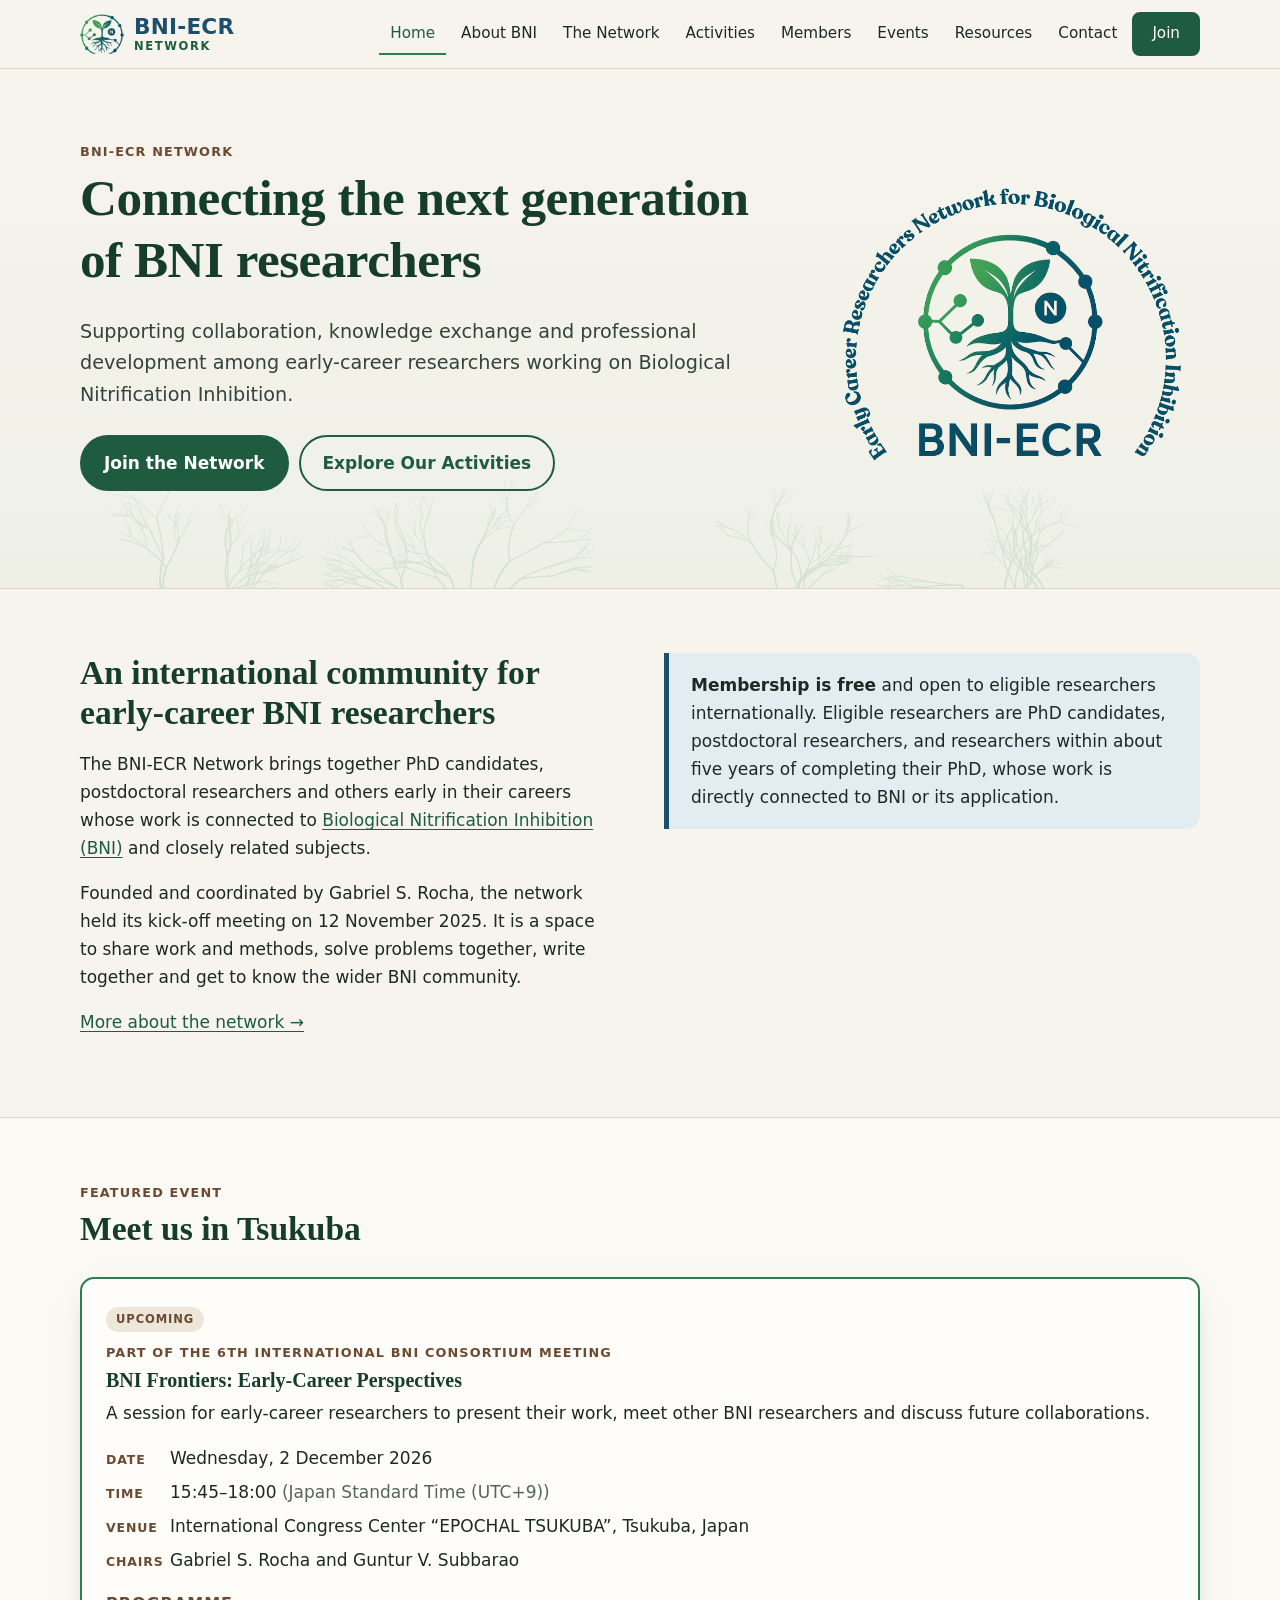
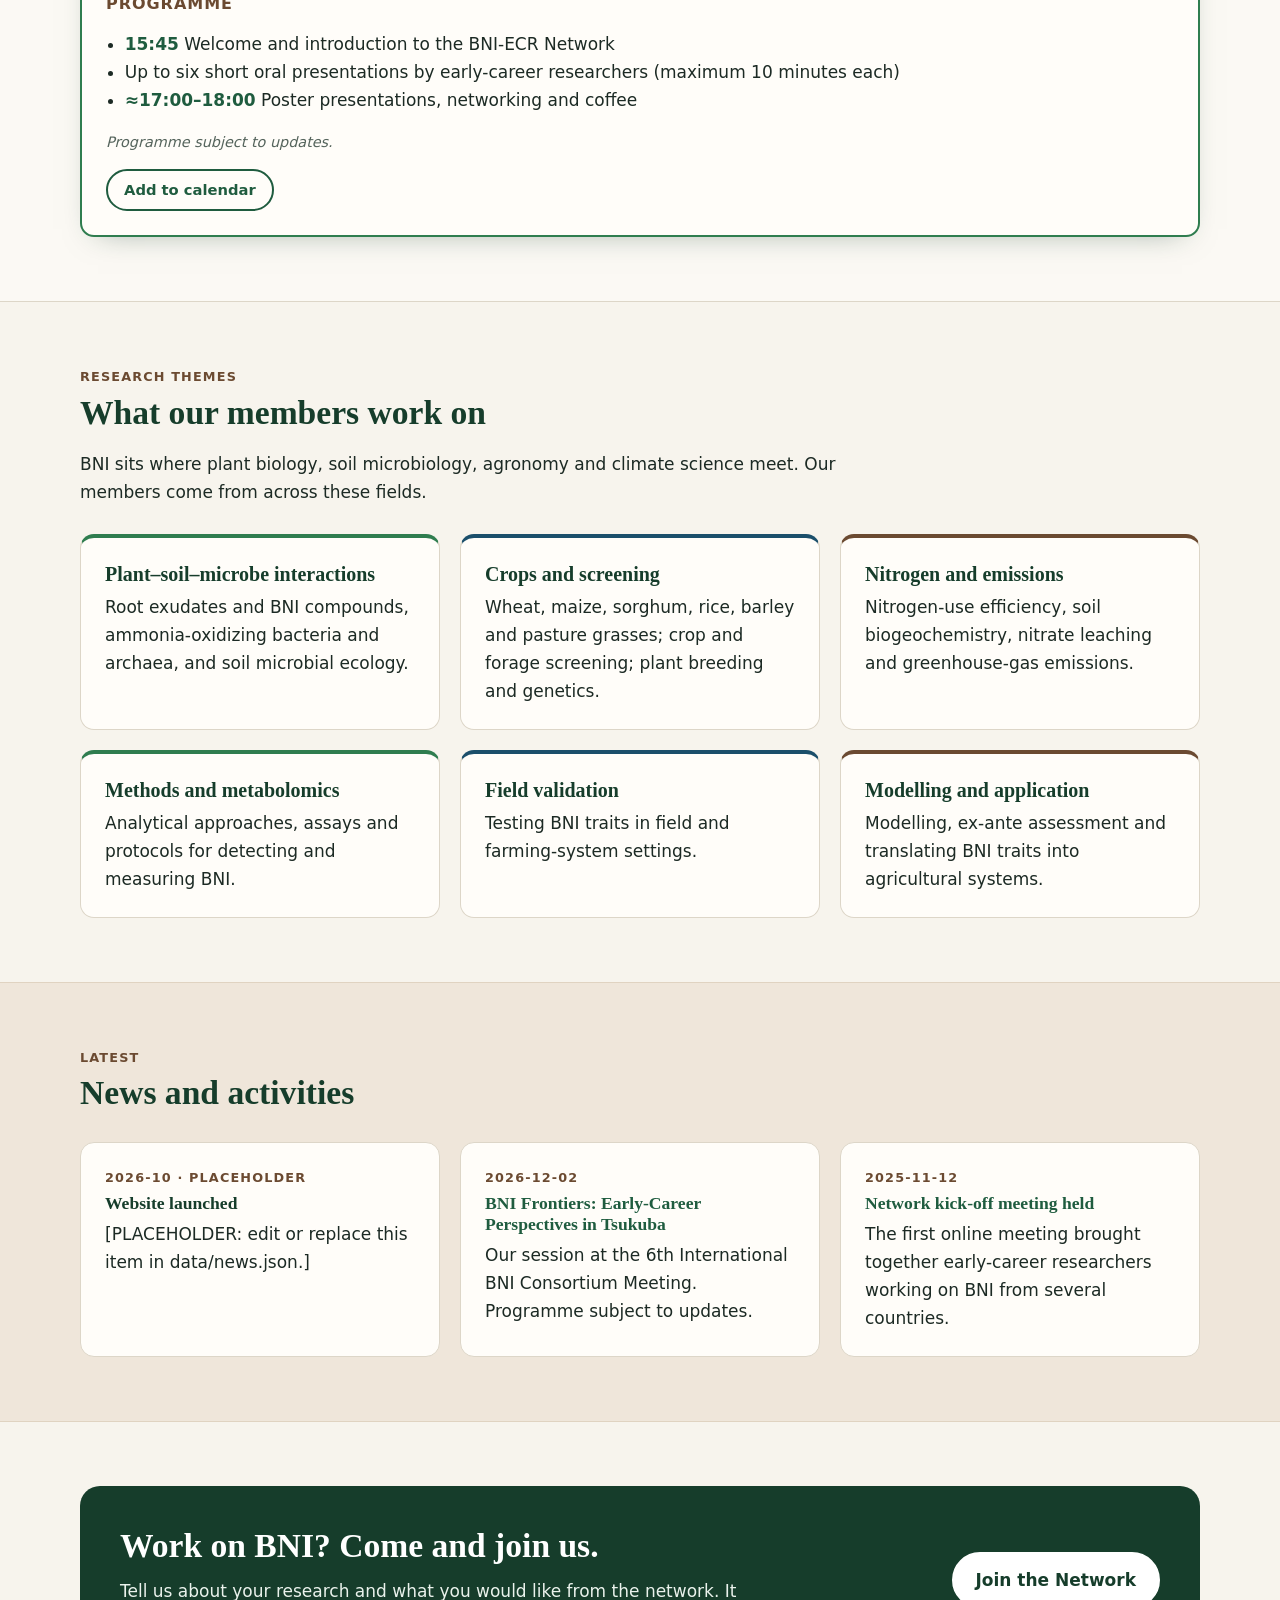
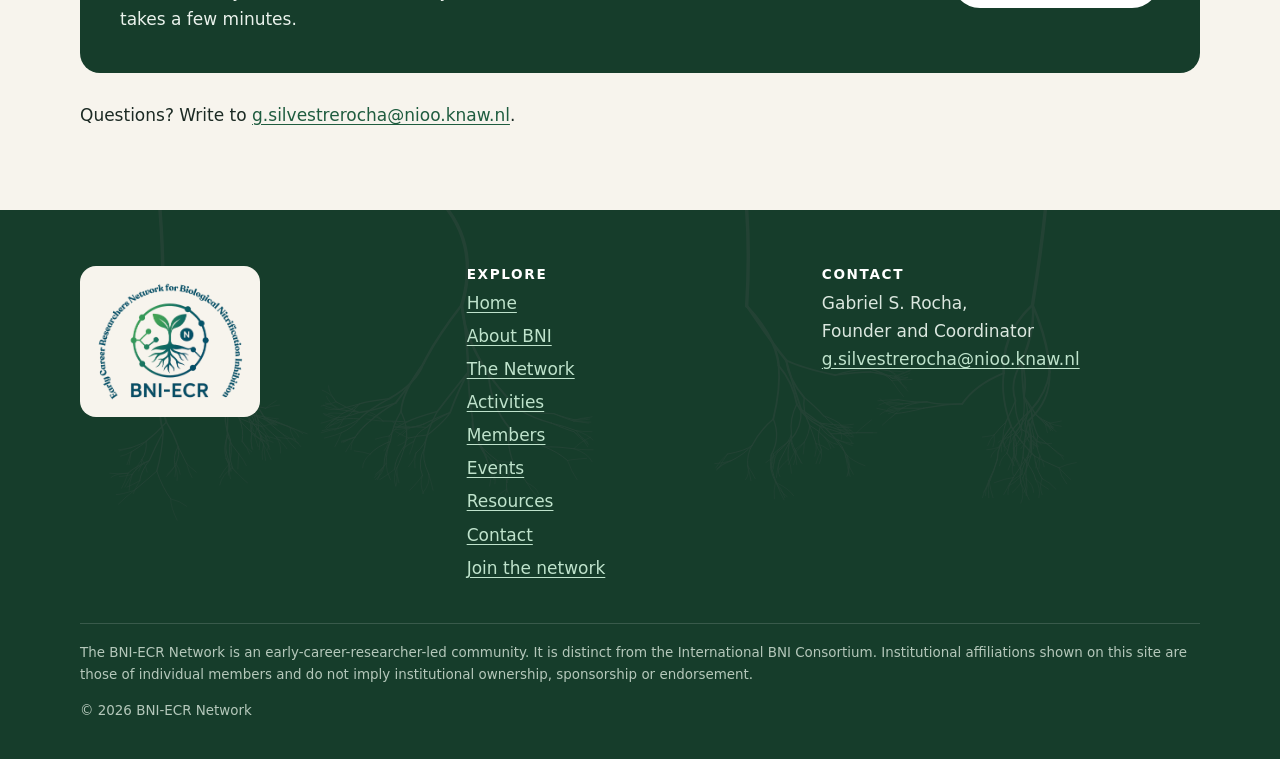
==== index.html @ f7129e0a "Add BNI-ECR Network website Static site (HTML/CSS/JS) with data-driven events, members, resources an" ====
<!doctype html>
<html lang="en">
<head>
<meta charset="utf-8">
<meta name="viewport" content="width=device-width, initial-scale=1">
<title>BNI-ECR Network</title>
<meta name="description" content="Connecting early-career researchers working on Biological Nitrification Inhibition: collaboration, knowledge exchange and professional development.">
<meta name="theme-color" content="#163d2b">
<meta property="og:title" content="BNI-ECR Network">
<meta property="og:description" content="Connecting early-career researchers working on Biological Nitrification Inhibition: collaboration, knowledge exchange and professional development.">
<meta property="og:type" content="website">
<meta property="og:image" content="assets/img/logo-arc.png">
<link rel="icon" href="assets/img/favicon.png">
<link rel="stylesheet" href="assets/css/style.css">
</head>
<body>
<a class="skip" href="#main">Skip to content</a>
<header id="site-header"></header>
<noscript><p class="load-error">This site uses a little JavaScript for its menu and listings. Contact: <a href="mailto:g.silvestrerocha@nioo.knaw.nl">g.silvestrerocha@nioo.knaw.nl</a></p></noscript>
<main id="main">

<section class="hero"><div class="wrap">
  <div>
    <p class="kicker">BNI-ECR Network</p>
    <h1>Connecting the next generation of BNI researchers</h1>
    <p class="lead">Supporting collaboration, knowledge exchange and professional development among early-career researchers working on Biological Nitrification Inhibition.</p>
    <p class="actions"><a class="btn" href="join.html">Join the Network</a><a class="btn btn-ghost" href="activities.html">Explore Our Activities</a></p>
  </div>
  <img class="hero-logo" src="assets/img/logo-arc.png" alt="BNI-ECR logo: a seedling with roots inside a ring of connected nodes, with an N for nitrogen" width="360">
</div></section>

<section class="block"><div class="wrap two-col">
  <div class="prose">
    <h2>An international community for early-career BNI researchers</h2>
    <p>The BNI-ECR Network brings together PhD candidates, postdoctoral researchers and others early in their careers whose work is connected to <a href="about-bni.html">Biological Nitrification Inhibition (BNI)</a> and closely related subjects.</p>
    <p>Founded and coordinated by Gabriel S. Rocha, the network held its kick-off meeting on 12 November 2025. It is a space to share work and methods, solve problems together, write together and get to know the wider BNI community.</p>
    <p><a href="about-network.html">More about the network →</a></p>
  </div>
  <div class="callout"><p><strong>Membership is free</strong> and open to eligible researchers internationally. Eligible researchers are PhD candidates, postdoctoral researchers, and researchers within about five years of completing their PhD, whose work is directly connected to BNI or its application.</p></div>
</div></section>

<section class="block alt"><div class="wrap">
  <div class="section-head"><p class="kicker">Featured event</p><h2>Meet us in Tsukuba</h2></div>
  <div data-events="featured"></div>
</div></section>

<section class="block"><div class="wrap">
  <div class="section-head"><p class="kicker">Research themes</p><h2>What our members work on</h2><p>BNI sits where plant biology, soil microbiology, agronomy and climate science meet. Our members come from across these fields.</p></div>
  <div class="grid g3">
    <div class="card theme-card"><h3>Plant–soil–microbe interactions</h3><p>Root exudates and BNI compounds, ammonia-oxidizing bacteria and archaea, and soil microbial ecology.</p></div>
    <div class="card theme-card"><h3>Crops and screening</h3><p>Wheat, maize, sorghum, rice, barley and pasture grasses; crop and forage screening; plant breeding and genetics.</p></div>
    <div class="card theme-card"><h3>Nitrogen and emissions</h3><p>Nitrogen-use efficiency, soil biogeochemistry, nitrate leaching and greenhouse-gas emissions.</p></div>
    <div class="card theme-card"><h3>Methods and metabolomics</h3><p>Analytical approaches, assays and protocols for detecting and measuring BNI.</p></div>
    <div class="card theme-card"><h3>Field validation</h3><p>Testing BNI traits in field and farming-system settings.</p></div>
    <div class="card theme-card"><h3>Modelling and application</h3><p>Modelling, ex-ante assessment and translating BNI traits into agricultural systems.</p></div>
  </div>
</div></section>

<section class="block soil"><div class="wrap">
  <div class="section-head"><p class="kicker">Latest</p><h2>News and activities</h2></div>
  <div class="grid g3" data-news="3"></div>
</div></section>

<section class="block"><div class="wrap">
  <div class="cta-band">
    <div><h2>Work on BNI? Come and join us.</h2><p>Tell us about your research and what you would like from the network. It takes a few minutes.</p></div>
    <a class="btn" href="join.html">Join the Network</a>
  </div>
  <p style="margin-top:28px">Questions? Write to <a data-email></a>.</p>
</div></section>

</main>
<footer id="site-footer"></footer>
<script src="assets/js/site.js" defer></script>
</body>
</html>
---- assets/css/style.css ----
:root {
  --green-900: #163d2b;
  --green-700: #1f5c3f;
  --green-500: #2f7d4f;
  --blue-700: #1b4f6b;
  --blue-100: #e3edf1;
  --soil-700: #6b4a31;
  --soil-100: #efe6da;
  --paper: #f7f4ed;
  --card: #fffdf9;
  --ink: #1c2a24;
  --muted: #55645c;
  --line: #ddd6c8;
  --serif: "Iowan Old Style", "Palatino Linotype", Palatino, "Book Antiqua", Georgia, serif;
  --sans: system-ui, -apple-system, "Segoe UI", Roboto, "Helvetica Neue", Arial, sans-serif;
  --radius: 14px;
  --max: 1120px;
}
*, *::before, *::after { box-sizing: border-box; }
html { scroll-behavior: smooth; }
body { margin: 0; background: var(--paper); color: var(--ink); font: 17px/1.65 var(--sans); -webkit-font-smoothing: antialiased; }
img { max-width: 100%; height: auto; }
a { color: var(--green-700); text-underline-offset: 3px; }
a:hover { color: var(--blue-700); }
:focus-visible { outline: 3px solid var(--blue-700); outline-offset: 2px; border-radius: 4px; }
.sr { position: absolute; width: 1px; height: 1px; overflow: hidden; clip: rect(0 0 0 0); white-space: nowrap; }
.skip { position: absolute; left: -999px; top: 8px; background: var(--green-900); color: #fff; padding: 8px 14px; z-index: 100; border-radius: 6px; }
.skip:focus { left: 8px; }
.wrap { width: min(100% - 32px, var(--max)); margin-inline: auto; }
.muted { color: var(--muted); }
.small { font-size: .9rem; }

h1, h2, h3, h4 { font-family: var(--serif); line-height: 1.2; color: var(--green-900); margin: 0 0 .5em; font-weight: 700; }
h1 { font-size: clamp(2rem, 4.5vw, 3.2rem); letter-spacing: -.01em; }
h2 { font-size: clamp(1.5rem, 3vw, 2.1rem); }
h3 { font-size: 1.25rem; }
h4 { font-size: 1rem; font-family: var(--sans); text-transform: uppercase; letter-spacing: .06em; color: var(--soil-700); margin-top: 1.2em; }
p { margin: 0 0 1em; }
.kicker { font-size: .8rem; text-transform: uppercase; letter-spacing: .09em; color: var(--soil-700); font-weight: 600; margin-bottom: .4em; }

/* Header */
.site-header { position: sticky; top: 0; z-index: 50; background: rgba(247, 244, 237, .94); backdrop-filter: blur(8px); border-bottom: 1px solid var(--line); }
.bar { display: flex; align-items: center; justify-content: space-between; gap: 16px; min-height: 68px; }
.brand { display: flex; align-items: center; gap: 10px; text-decoration: none; color: var(--blue-700); font: 700 1.35rem/1 var(--sans); letter-spacing: .01em; }
.brand small { display: block; font-size: .72rem; font-weight: 600; letter-spacing: .14em; text-transform: uppercase; color: var(--green-700); margin-top: 3px; }
#primary-nav ul { display: flex; align-items: center; gap: 4px; list-style: none; margin: 0; padding: 0; }
#primary-nav a { display: block; padding: 8px 11px; border-radius: 8px; text-decoration: none; color: var(--ink); font-size: .95rem; font-weight: 500; }
#primary-nav a:hover { background: var(--soil-100); }
#primary-nav a[aria-current="page"]:not(.btn) { color: var(--green-700); box-shadow: inset 0 -2px 0 var(--green-500); border-radius: 0; }
.nav-toggle { display: none; background: none; border: 1px solid var(--line); border-radius: 8px; padding: 6px 8px; color: var(--ink); cursor: pointer; }

/* Buttons */
.btn { display: inline-block; background: var(--green-700); color: #fff !important; padding: 12px 22px; border-radius: 999px; font-weight: 600; text-decoration: none; border: 2px solid var(--green-700); transition: background .2s, transform .2s; }
.btn:hover { background: var(--green-900); border-color: var(--green-900); transform: translateY(-1px); }
.btn-ghost { background: transparent; color: var(--green-700) !important; }
.btn-ghost:hover { background: var(--green-700); color: #fff !important; }
.btn-small { padding: 7px 16px; font-size: .92rem; }
#primary-nav a.btn { color: #fff; padding: 7px 18px; }
#primary-nav a.btn:hover { background: var(--green-900); }
.actions { display: flex; flex-wrap: wrap; gap: 10px; align-items: center; }

/* Hero */
.hero { position: relative; overflow: hidden; background: linear-gradient(180deg, var(--paper) 0%, #eef0e6 100%); border-bottom: 1px solid var(--line); }
.hero::before { content: ""; position: absolute; inset: auto 0 0 0; height: 70%; background: url(../img/roots.svg) center bottom / cover no-repeat; opacity: .13; transform: scaleY(-1); transform-origin: center; pointer-events: none; }
.hero .wrap { position: relative; display: grid; grid-template-columns: 1.3fr .7fr; gap: 40px; align-items: center; padding: 72px 0 80px; }
.hero p.lead { font-size: 1.2rem; max-width: 36em; color: #33433a; }
.hero img.hero-logo { width: min(100%, 360px); justify-self: center; }
.hero .actions { margin-top: 1.4em; }
.page-head { position: relative; overflow: hidden; padding: 56px 0 40px; border-bottom: 1px solid var(--line); background: linear-gradient(180deg, var(--paper), #f0efe5); }
.page-head::after { content: ""; position: absolute; right: -40px; top: -20px; width: 520px; height: 220px; background: url(../img/roots.svg) center top / contain no-repeat; opacity: .12; pointer-events: none; }
.page-head .wrap { position: relative; z-index: 1; }
.page-head p { max-width: 42em; font-size: 1.1rem; color: #33433a; margin-bottom: 0; }

/* Sections */
section.block { padding: 64px 0; }
section.block.alt { background: #fbf9f4; border-block: 1px solid var(--line); }
section.block.tint { background: var(--blue-100); border-block: 1px solid #cfdde4; }
section.block.soil { background: var(--soil-100); border-block: 1px solid #e0d3c1; }
.section-head { max-width: 46em; margin-bottom: 28px; }
.grid { display: grid; gap: 20px; }
.g2 { grid-template-columns: repeat(2, 1fr); }
.g3 { grid-template-columns: repeat(3, 1fr); }
.g4 { grid-template-columns: repeat(4, 1fr); }
.two-col { display: grid; grid-template-columns: 1fr 1fr; gap: 48px; align-items: start; }
.prose { max-width: 46em; }
.prose ul, .prose ol { padding-left: 1.2em; }
.prose li { margin-bottom: .4em; }

/* Cards */
.card { background: var(--card); border: 1px solid var(--line); border-radius: var(--radius); padding: 24px; }
.card h3 { margin-bottom: .35em; }
.card p:last-child { margin-bottom: 0; }
.theme-card { border-top: 4px solid var(--green-500); }
.theme-card:nth-child(3n+2) { border-top-color: var(--blue-700); }
.theme-card:nth-child(3n) { border-top-color: var(--soil-700); }
.num { font: 700 2rem/1 var(--serif); color: var(--green-500); display: block; margin-bottom: .3em; }
.cta-band { background: var(--green-900); color: #eaf2ec; border-radius: 20px; padding: 40px; display: grid; grid-template-columns: 1.4fr auto; gap: 24px; align-items: center; position: relative; overflow: hidden; }
.cta-band h2 { color: #fff; margin-bottom: .3em; }
.cta-band p { margin: 0; max-width: 38em; }
.cta-band .btn { background: #fff; color: var(--green-900) !important; border-color: #fff; }
.cta-band .btn:hover { background: var(--soil-100); border-color: var(--soil-100); }
.callout { border-left: 5px solid var(--blue-700); background: var(--blue-100); padding: 18px 22px; border-radius: 0 var(--radius) var(--radius) 0; }
.callout p:last-child { margin: 0; }

/* Events */
.event .tag, .tag { display: inline-block; font-size: .72rem; font-weight: 700; letter-spacing: .08em; text-transform: uppercase; padding: 3px 10px; border-radius: 999px; background: var(--soil-100); color: var(--soil-700); margin-bottom: 10px; }
.tag-live { background: #dcefe2; color: var(--green-700); }
.tag-ph { background: #fff1cf; color: #6d5200; }
.event-featured { border: 2px solid var(--green-500); box-shadow: 0 10px 30px -18px rgba(22, 61, 43, .5); }
.event .meta { list-style: none; margin: 1em 0; padding: 0; display: grid; gap: 6px; }
.event .meta li span { display: inline-block; min-width: 64px; font-size: .78rem; text-transform: uppercase; letter-spacing: .07em; color: var(--soil-700); font-weight: 600; }
.event .meta em { color: var(--muted); font-style: normal; }
.prog { padding-left: 1.1em; }
.prog b { color: var(--green-700); }
.note { font-size: .9rem; color: var(--muted); font-style: italic; }
#event-list { display: grid; gap: 20px; }

/* Members */
.member { display: grid; gap: 14px; align-content: start; }
.member[hidden] { display: none; }
.member .avatar { width: 64px; height: 64px; border-radius: 50%; overflow: hidden; background: linear-gradient(135deg, var(--green-500), var(--blue-700)); display: grid; place-items: center; }
.member .avatar img { width: 100%; height: 100%; object-fit: cover; }
.avatar-fallback { color: #fff; font: 700 1.3rem var(--serif); }
.member .role { color: var(--green-700); font-weight: 600; margin: 0; }
.member .inst { color: var(--muted); margin: 0; font-size: .95rem; }
.member dl { margin: 0; font-size: .95rem; }
.member dt { font-size: .74rem; text-transform: uppercase; letter-spacing: .08em; color: var(--soil-700); font-weight: 600; margin-top: .6em; }
.member dd { margin: 0; }
.member.is-placeholder { border-style: dashed; background: transparent; color: var(--muted); }
.member.is-placeholder .avatar { background: var(--line); }
.chips { list-style: none; display: flex; flex-wrap: wrap; gap: 6px; padding: 0; margin: 0; }
.chips li { background: var(--blue-100); color: var(--blue-700); font-size: .8rem; padding: 3px 10px; border-radius: 999px; }
.search { width: 100%; max-width: 420px; padding: 11px 16px; border: 1px solid #b9b19f; border-radius: 999px; font: inherit; background: #fff; margin-bottom: 24px; }

/* Resources, news */
.resource .empty { color: var(--muted); font-size: .92rem; border-top: 1px dashed var(--line); padding-top: .8em; margin-top: 1em; }
.resource ul { padding-left: 1.1em; }
.news h3 { font-size: 1.1rem; }
.news a { text-decoration: none; }

/* Timeline */
.timeline { list-style: none; margin: 0; padding: 0 0 0 22px; border-left: 3px solid var(--green-500); }
.timeline li { position: relative; padding: 0 0 26px 18px; }
.timeline li::before { content: ""; position: absolute; left: -33px; top: 6px; width: 15px; height: 15px; border-radius: 50%; background: var(--paper); border: 3px solid var(--blue-700); }
.timeline b { display: block; font-family: var(--serif); color: var(--green-900); }

/* Diagram */
.diagram { background: var(--card); border: 1px solid var(--line); border-radius: var(--radius); padding: 16px; }
.diagram svg { width: 100%; height: auto; display: block; }
.diagram figcaption { font-size: .9rem; color: var(--muted); padding: 10px 6px 0; }

/* Join */
.form-fields { columns: 2; column-gap: 32px; padding-left: 1.2em; }
.form-fields li { break-inside: avoid; margin-bottom: .4em; }
[data-join-embed] iframe { border: 1px solid var(--line); border-radius: var(--radius); background: #fff; }

/* Footer */
.site-footer { background: var(--green-900); color: #dbe7df; padding: 56px 0 24px; margin-top: 0; position: relative; overflow: hidden; }
.site-footer::before { content: ""; position: absolute; inset: 0; background: url(../img/roots.svg) center top / cover; opacity: .07; filter: invert(1); pointer-events: none; }
.site-footer a { color: #bfe3cc; }
.site-footer h2 { color: #fff; font: 700 .85rem var(--sans); letter-spacing: .12em; text-transform: uppercase; }
.site-footer ul { list-style: none; padding: 0; margin: 0; }
.site-footer li { margin-bottom: .3em; }
.foot-grid { position: relative; display: grid; grid-template-columns: 1.1fr 1fr 1.2fr; gap: 40px; }
.foot-logo { background: #f7f4ed; border-radius: 16px; padding: 14px; }
.fine { position: relative; border-top: 1px solid rgba(255, 255, 255, .15); margin-top: 36px; padding-top: 18px; font-size: .84rem; color: #b5c8bb; }
.load-error { background: #fff1cf; color: #5c4600; margin: 0; padding: 10px 16px; text-align: center; font-size: .9rem; }

/* Responsive */
@media (max-width: 900px) {
  .g3, .g4 { grid-template-columns: repeat(2, 1fr); }
  .two-col, .hero .wrap, .cta-band, .foot-grid { grid-template-columns: 1fr; }
  .hero .wrap { padding: 44px 0 56px; }
  .hero img.hero-logo { order: -1; width: 220px; justify-self: start; }
  .nav-toggle { display: block; }
  #primary-nav { display: none; position: absolute; left: 0; right: 0; top: 100%; background: var(--paper); border-bottom: 1px solid var(--line); padding: 8px 16px 16px; }
  #primary-nav.open { display: block; }
  #primary-nav ul { flex-direction: column; align-items: stretch; }
  #primary-nav a { padding: 12px 10px; }
  #primary-nav a.btn { text-align: center; margin-top: 6px; }
  .site-header .bar { position: relative; }
}
@media (max-width: 600px) {
  body { font-size: 16px; }
  .g2, .g3, .g4 { grid-template-columns: 1fr; }
  .form-fields { columns: 1; }
  section.block { padding: 44px 0; }
  .cta-band { padding: 28px 22px; }
}
@media (prefers-reduced-motion: no-preference) {
  .card { transition: transform .25s ease, box-shadow .25s ease; }
  .card:hover { transform: translateY(-2px); box-shadow: 0 12px 28px -20px rgba(22, 61, 43, .55); }
}
@media (prefers-reduced-motion: reduce) { html { scroll-behavior: auto; } * { transition: none !important; } }
@media print { .site-header, .site-footer, .nav-toggle { display: none; } body { background: #fff; } }
.diagram { overflow-x: auto; }
.diagram svg { min-width: 620px; }
.two-col > *, .grid > * { min-width: 0; }
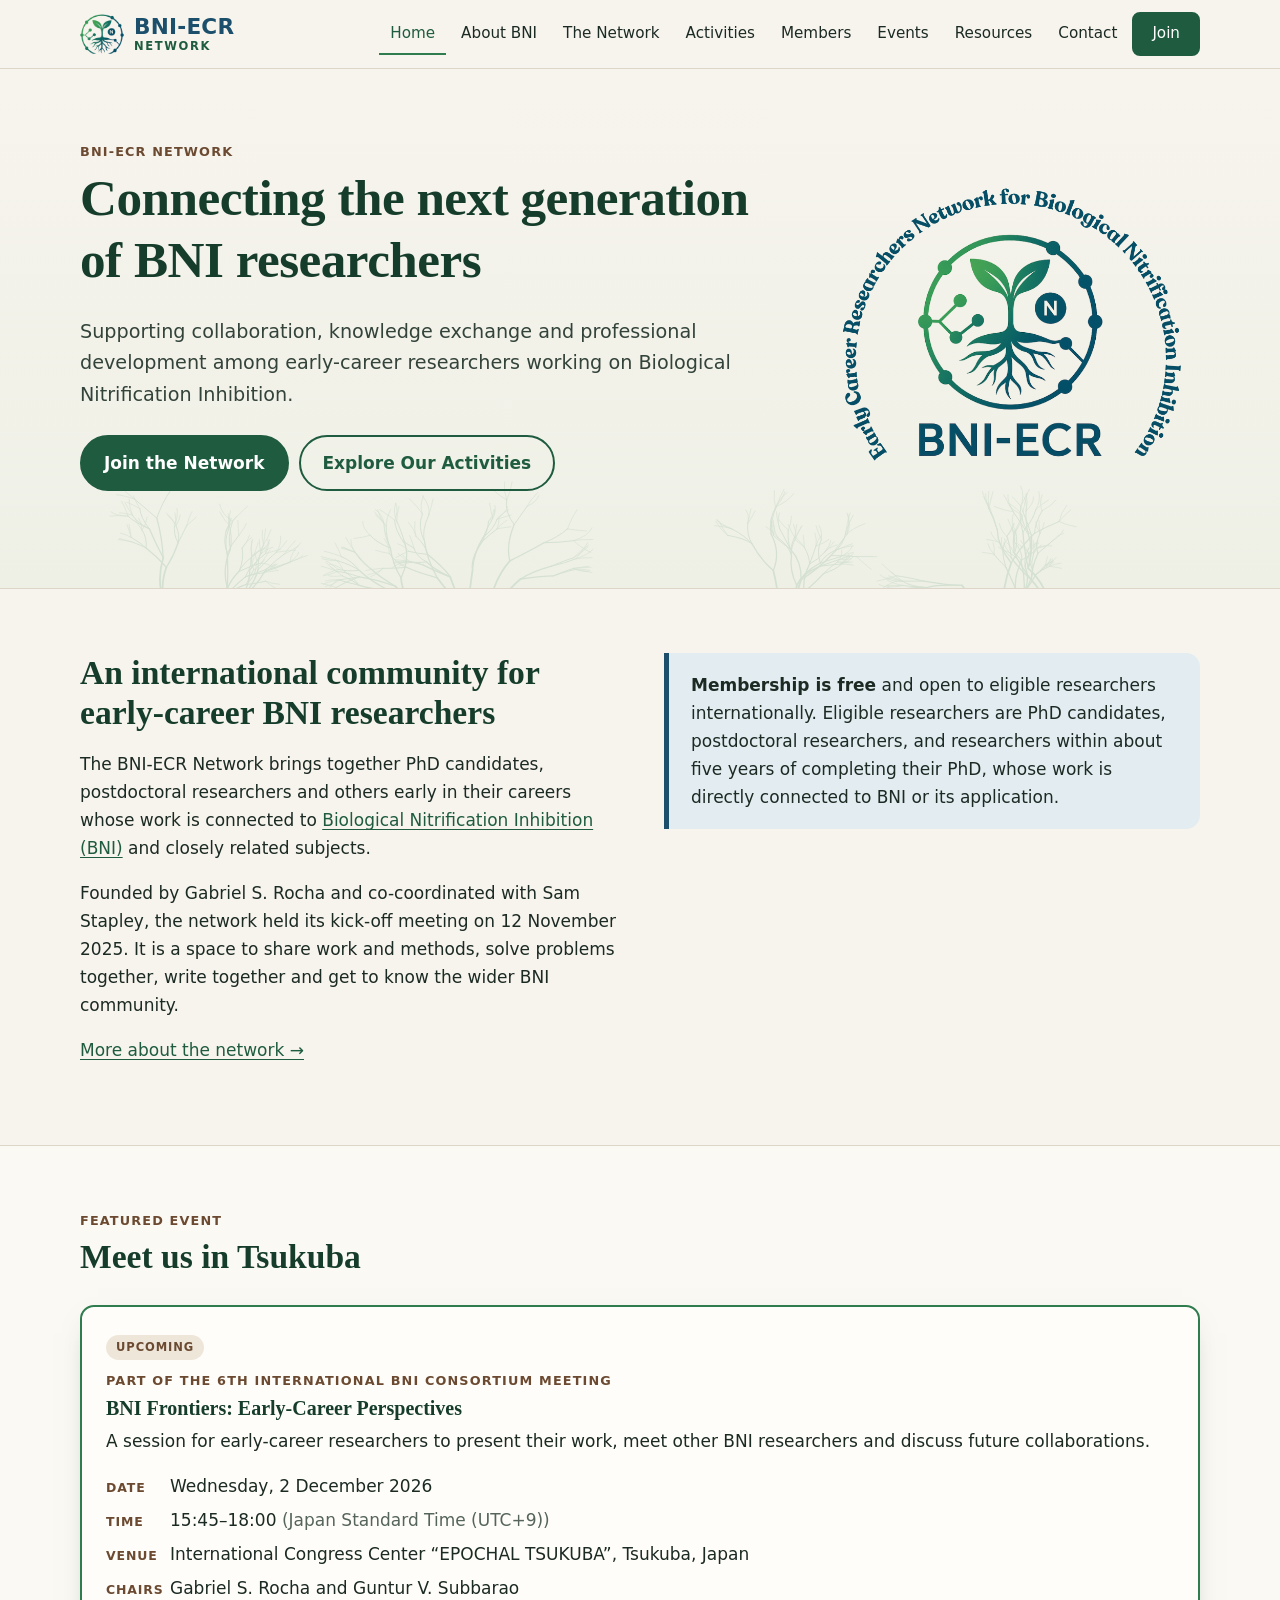
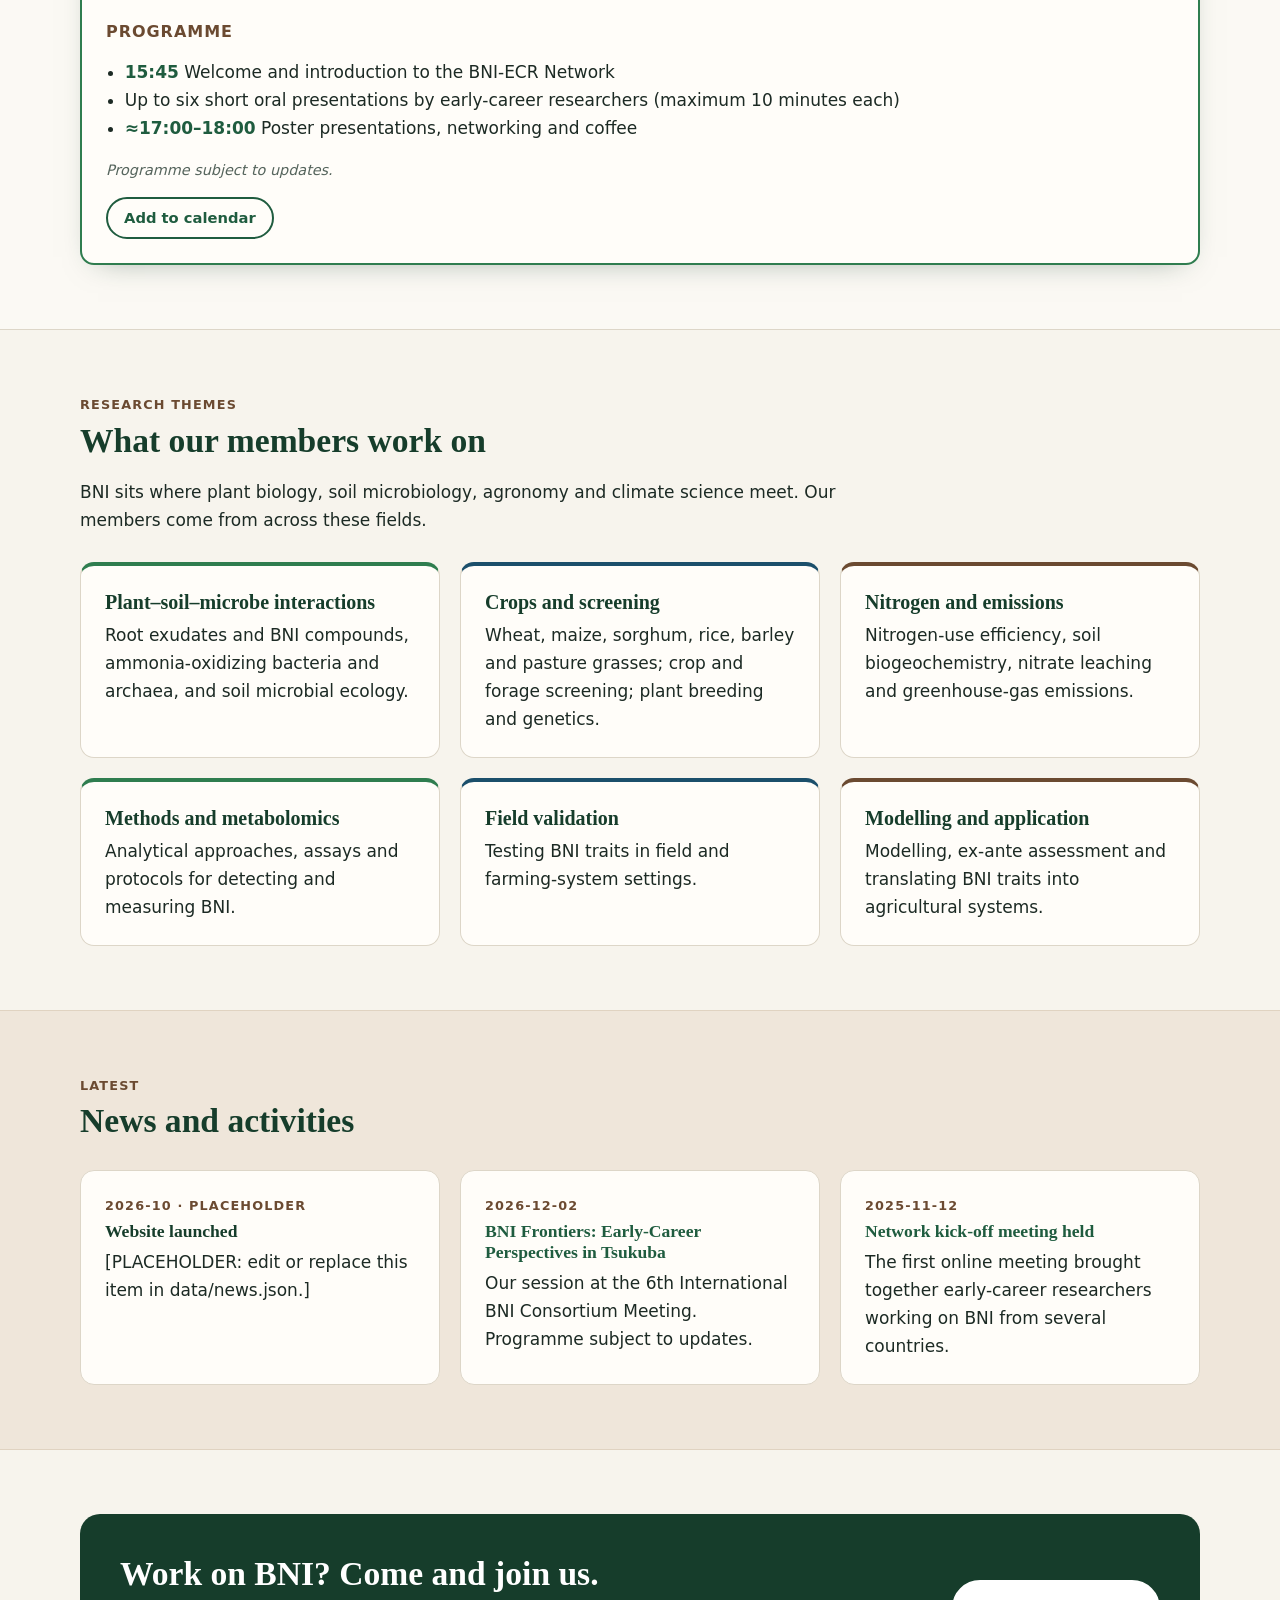
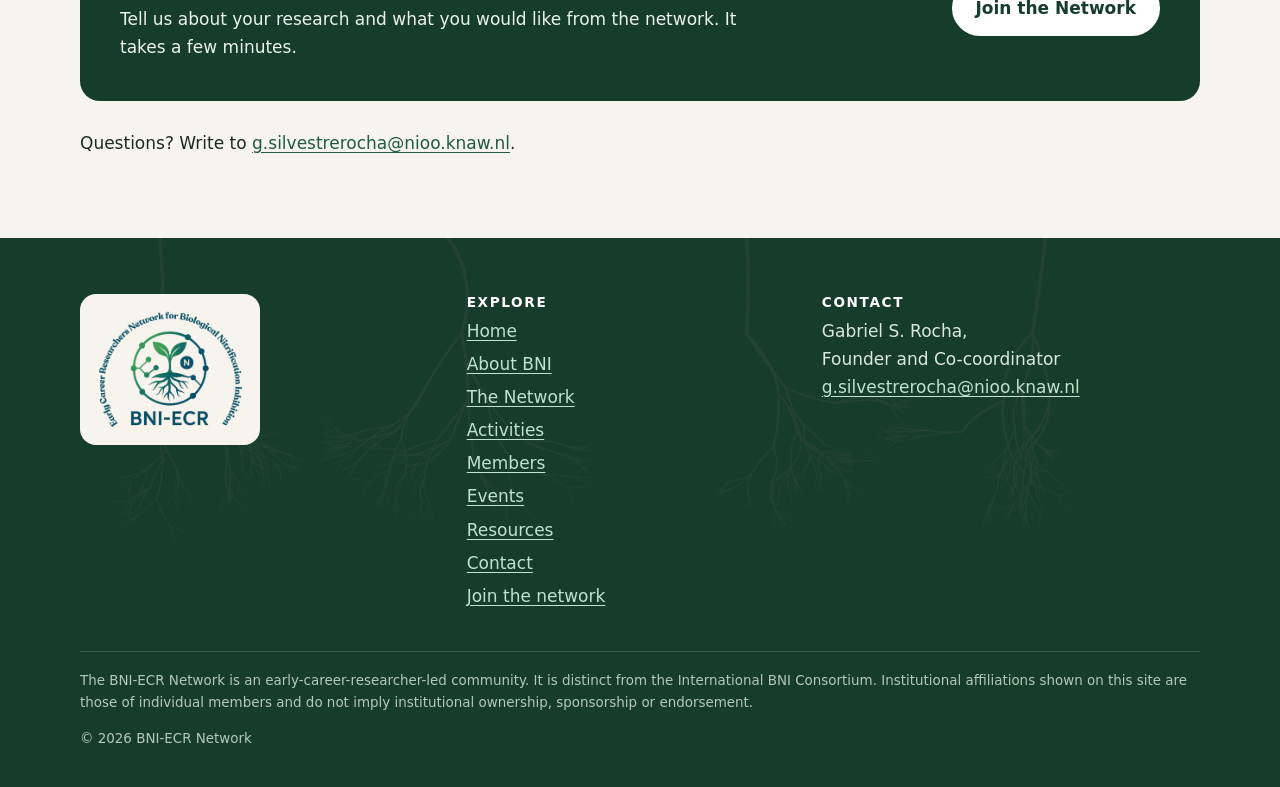
==== commit 35e13f80: "Add Sam Stapley as co-coordinator; update coordinator wording Co-Authored-By: Claude Sonnet 5.5 <nor" ====
--- a/index.html
+++ b/index.html
@@ -33,7 +33,7 @@
   <div class="prose">
     <h2>An international community for early-career BNI researchers</h2>
     <p>The BNI-ECR Network brings together PhD candidates, postdoctoral researchers and others early in their careers whose work is connected to <a href="about-bni.html">Biological Nitrification Inhibition (BNI)</a> and closely related subjects.</p>
-    <p>Founded and coordinated by Gabriel S. Rocha, the network held its kick-off meeting on 12 November 2025. It is a space to share work and methods, solve problems together, write together and get to know the wider BNI community.</p>
+    <p>Founded by Gabriel S. Rocha and co-coordinated with Sam Stapley, the network held its kick-off meeting on 12 November 2025. It is a space to share work and methods, solve problems together, write together and get to know the wider BNI community.</p>
     <p><a href="about-network.html">More about the network →</a></p>
   </div>
   <div class="callout"><p><strong>Membership is free</strong> and open to eligible researchers internationally. Eligible researchers are PhD candidates, postdoctoral researchers, and researchers within about five years of completing their PhD, whose work is directly connected to BNI or its application.</p></div>
--- a/assets/css/style.css
+++ b/assets/css/style.css
@@ -196,3 +196,4 @@
 .diagram { overflow-x: auto; }
 .diagram svg { min-width: 620px; }
 .two-col > *, .grid > * { min-width: 0; }
+.diagram img { display: block; width: 100%; min-width: 720px; height: auto; border-radius: 8px; }
